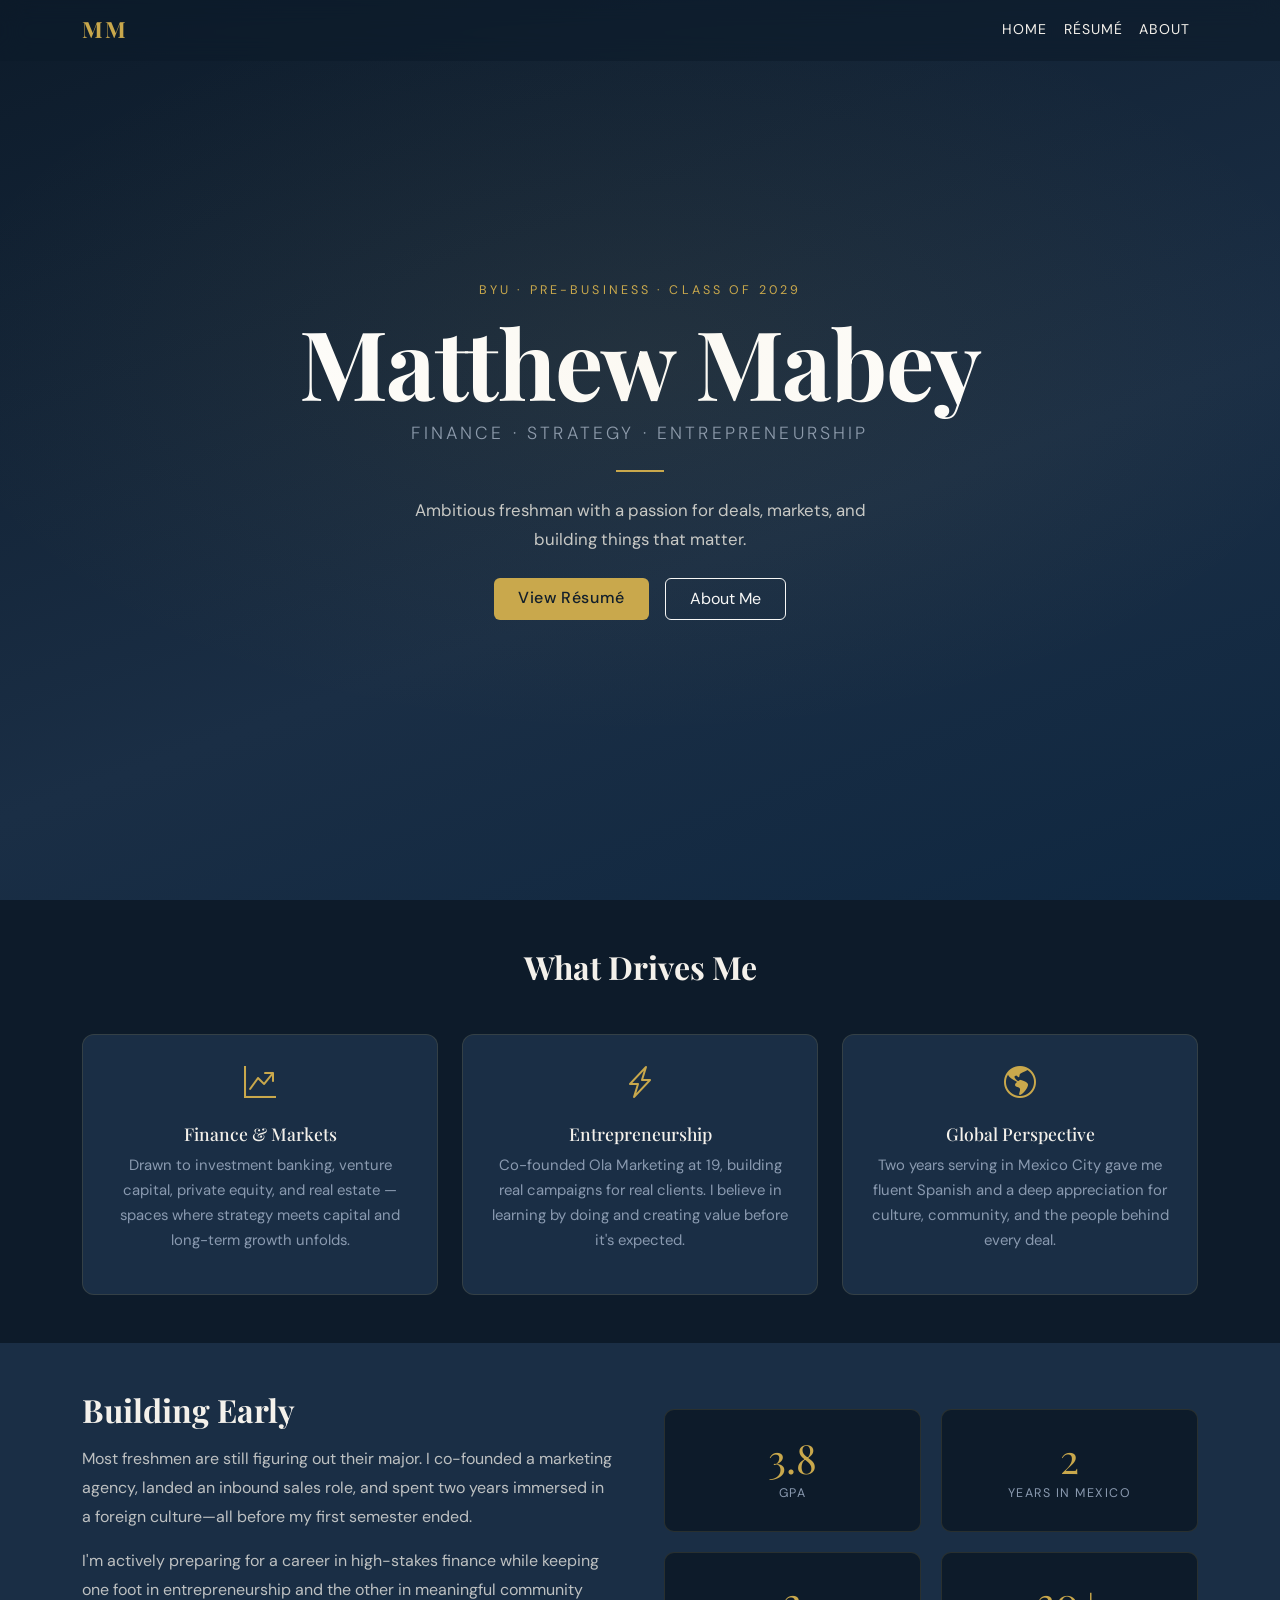
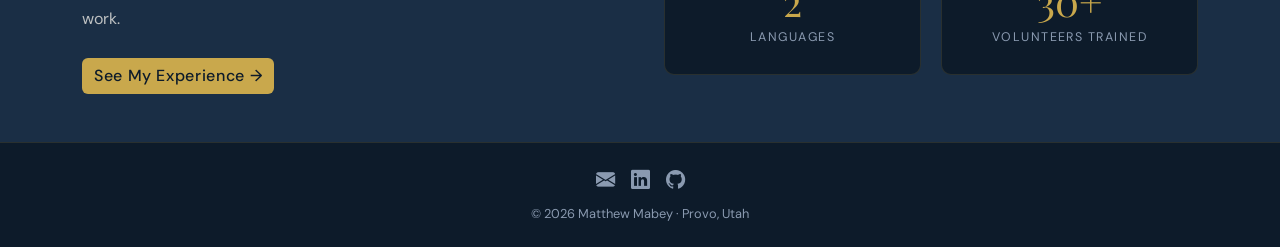
==== index.html @ b4c3fa1d "Add files via upload" ====
<!DOCTYPE html>
<html lang="en">
<head>
  <meta charset="UTF-8" />
  <meta name="viewport" content="width=device-width, initial-scale=1.0"/>
  <title>Matthew Mabey</title>
  <link href="https://cdn.jsdelivr.net/npm/bootstrap@5.3.2/dist/css/bootstrap.min.css" rel="stylesheet"/>
  <link href="https://fonts.googleapis.com/css2?family=Playfair+Display:wght@400;700&family=DM+Sans:wght@300;400;500&display=swap" rel="stylesheet"/>
  <link rel="stylesheet" href="https://cdn.jsdelivr.net/npm/bootstrap-icons@1.11.3/font/bootstrap-icons.css"/>
  <link rel="stylesheet" href="custom1.css"/>
</head>
<body>

<!-- Navbar -->
<nav class="navbar navbar-expand-lg navbar-dark fixed-top" id="mainNav">
  <div class="container">
    <a class="navbar-brand fw-bold" href="index.html">MM</a>
    <button class="navbar-toggler" type="button" data-bs-toggle="collapse" data-bs-target="#navbarNav">
      <span class="navbar-toggler-icon"></span>
    </button>
    <div class="collapse navbar-collapse" id="navbarNav">
      <ul class="navbar-nav ms-auto">
        <li class="nav-item"><a class="nav-link" href="index.html">Home</a></li>
        <li class="nav-item"><a class="nav-link" href="resume.html">Résumé</a></li>
        <li class="nav-item"><a class="nav-link" href="about.html">About</a></li>
      </ul>
    </div>
  </div>
</nav>

<!-- Hero -->
<header class="hero-section d-flex align-items-center">
  <div class="container text-center text-white">
    <p class="hero-eyebrow">BYU · Pre-Business · Class of 2029</p>
    <h1 class="hero-title">Matthew Mabey</h1>
    <p class="hero-subtitle">Finance · Strategy · Entrepreneurship</p>
    <div class="hero-divider mx-auto"></div>
    <p class="hero-desc">Ambitious freshman with a passion for deals, markets, and building things that matter.</p>
    <div class="mt-4 d-flex gap-3 justify-content-center">
      <a href="resume.html" class="btn btn-gold px-4 py-2">View Résumé</a>
      <a href="about.html" class="btn btn-outline-light px-4 py-2">About Me</a>
    </div>
  </div>
</header>

<!-- Pillars -->
<section class="section-dark py-5">
  <div class="container">
    <h2 class="section-title text-center mb-5">What Drives Me</h2>
    <div class="row g-4">
      <div class="col-md-4">
        <div class="pillar-card h-100 text-center p-4">
          <div class="pillar-icon mb-3"><i class="bi bi-graph-up-arrow"></i></div>
          <h5 class="pillar-heading">Finance & Markets</h5>
          <p class="pillar-text">Drawn to investment banking, venture capital, private equity, and real estate — spaces where strategy meets capital and long-term growth unfolds.</p>
        </div>
      </div>
      <div class="col-md-4">
        <div class="pillar-card h-100 text-center p-4">
          <div class="pillar-icon mb-3"><i class="bi bi-lightning-charge"></i></div>
          <h5 class="pillar-heading">Entrepreneurship</h5>
          <p class="pillar-text">Co-founded Ola Marketing at 19, building real campaigns for real clients. I believe in learning by doing and creating value before it's expected.</p>
        </div>
      </div>
      <div class="col-md-4">
        <div class="pillar-card h-100 text-center p-4">
          <div class="pillar-icon mb-3"><i class="bi bi-globe-americas"></i></div>
          <h5 class="pillar-heading">Global Perspective</h5>
          <p class="pillar-text">Two years serving in Mexico City gave me fluent Spanish and a deep appreciation for culture, community, and the people behind every deal.</p>
        </div>
      </div>
    </div>
  </div>
</section>

<!-- Quick highlights -->
<section class="section-mid py-5">
  <div class="container">
    <div class="row align-items-center g-5">
      <div class="col-lg-6">
        <h2 class="section-title mb-3">Building Early</h2>
        <p class="body-text">Most freshmen are still figuring out their major. I co-founded a marketing agency, landed an inbound sales role, and spent two years immersed in a foreign culture—all before my first semester ended.</p>
        <p class="body-text">I'm actively preparing for a career in high-stakes finance while keeping one foot in entrepreneurship and the other in meaningful community work.</p>
        <a href="resume.html" class="btn btn-gold mt-2">See My Experience →</a>
      </div>
      <div class="col-lg-6">
        <div class="stats-grid">
          <div class="stat-box">
            <span class="stat-num">3.8</span>
            <span class="stat-label">GPA</span>
          </div>
          <div class="stat-box">
            <span class="stat-num">2</span>
            <span class="stat-label">Years in Mexico</span>
          </div>
          <div class="stat-box">
            <span class="stat-num">2</span>
            <span class="stat-label">Languages</span>
          </div>
          <div class="stat-box">
            <span class="stat-num">30+</span>
            <span class="stat-label">Volunteers Trained</span>
          </div>
        </div>
      </div>
    </div>
  </div>
</section>

<!-- Footer -->
<footer class="footer-dark py-4 text-center">
  <div class="container">
    <div class="d-flex justify-content-center gap-3 mb-2">
      <a href="mailto:mateomabey@gmail.com" class="social-link"><i class="bi bi-envelope-fill"></i></a>
      <a href="https://linkedin.com" class="social-link"><i class="bi bi-linkedin"></i></a>
      <a href="https://github.com" class="social-link"><i class="bi bi-github"></i></a>
    </div>
    <p class="footer-text">© 2026 Matthew Mabey · Provo, Utah</p>
  </div>
</footer>

<script src="https://cdn.jsdelivr.net/npm/bootstrap@5.3.2/dist/js/bootstrap.bundle.min.js"></script>
<script>
  window.addEventListener('scroll', () => {
    const nav = document.getElementById('mainNav');
    nav.classList.toggle('scrolled', window.scrollY > 50);
  });
</script>
</body>
</html>
---- custom1.css ----
/* =============================================
   custom1.css — Matthew Mabey Professional Site
   ============================================= */

:root {
  --navy:    #0d1b2a;
  --navy-mid:#1a2e45;
  --navy-lt: #243b55;
  --gold:    #c9a84c;
  --gold-lt: #e2c97e;
  --charcoal:#2c3e50;
  --off-white:#f4f1eb;
  --text-muted:#8a9ab0;
}

/* ---- Base ---- */
body {
  font-family: 'DM Sans', sans-serif;
  background-color: var(--navy);
  color: var(--off-white);
}

/* ---- Navbar ---- */
#mainNav {
  background: rgba(13,27,42,0.6);
  backdrop-filter: blur(12px);
  border-bottom: 1px solid transparent;
  transition: all 0.35s ease;
}
#mainNav.scrolled {
  background: rgba(13,27,42,0.98);
  border-bottom: 1px solid rgba(201,168,76,0.25);
}
.navbar-brand { font-family: 'Playfair Display', serif; font-size:1.4rem; color: var(--gold) !important; letter-spacing:2px; }
.nav-link { color: var(--off-white) !important; font-size:0.88rem; letter-spacing:0.08em; text-transform:uppercase; transition:color 0.2s; }
.nav-link:hover { color: var(--gold) !important; }

/* ---- Hero ---- */
.hero-section {
  min-height: 100vh;
  background: linear-gradient(160deg, var(--navy) 0%, var(--navy-mid) 60%, #0f2740 100%);
  position: relative;
  overflow: hidden;
}
.hero-section::before {
  content:'';
  position:absolute; inset:0;
  background: radial-gradient(ellipse 80% 60% at 50% 40%, rgba(201,168,76,0.07) 0%, transparent 70%);
  pointer-events:none;
}
.hero-eyebrow { font-size:0.78rem; letter-spacing:0.25em; text-transform:uppercase; color: var(--gold); margin-bottom:0.75rem; }
.hero-title { font-family:'Playfair Display', serif; font-size:clamp(3rem,8vw,6rem); font-weight:700; line-height:1.05; letter-spacing:-0.01em; margin-bottom:0.5rem; }
.hero-subtitle { font-size:1.1rem; font-weight:300; letter-spacing:0.18em; text-transform:uppercase; color: var(--text-muted); }
.hero-divider { width:48px; height:2px; background: var(--gold); margin:1.5rem auto; }
.hero-desc { font-size:1.05rem; color: rgba(244,241,235,0.8); max-width:480px; margin:0 auto; line-height:1.7; }

/* ---- Buttons ---- */
.btn-gold { background: var(--gold); color: var(--navy); font-weight:500; border:none; letter-spacing:0.04em; transition: all 0.25s; }
.btn-gold:hover { background: var(--gold-lt); color: var(--navy); transform:translateY(-1px); box-shadow: 0 6px 20px rgba(201,168,76,0.3); }

/* ---- Sections ---- */
.section-dark { background: var(--navy); }
.section-mid  { background: var(--navy-mid); }

.section-title { font-family:'Playfair Display', serif; font-size:2rem; font-weight:700; color: var(--off-white); }
.body-text { color: rgba(244,241,235,0.75); line-height:1.8; font-size:1rem; }

/* ---- Pillar Cards ---- */
.pillar-card {
  background: var(--navy-mid);
  border: 1px solid rgba(201,168,76,0.15);
  border-radius: 12px;
  transition: transform 0.3s, border-color 0.3s;
}
.pillar-card:hover { transform:translateY(-6px); border-color: rgba(201,168,76,0.45); }
.pillar-icon { font-size:2rem; color: var(--gold); }
.pillar-heading { font-family:'Playfair Display', serif; color: var(--off-white); font-size:1.1rem; }
.pillar-text { color: var(--text-muted); font-size:0.93rem; line-height:1.7; }

/* ---- Stats ---- */
.stats-grid { display:grid; grid-template-columns:1fr 1fr; gap:1.25rem; }
.stat-box {
  background: var(--navy);
  border: 1px solid rgba(201,168,76,0.15);
  border-radius:10px;
  padding:1.75rem 1.5rem;
  display:flex; flex-direction:column; align-items:center;
  transition: border-color 0.3s;
}
.stat-box:hover { border-color: var(--gold); }
.stat-num { font-family:'Playfair Display', serif; font-size:2.5rem; color: var(--gold); line-height:1; }
.stat-label { font-size:0.78rem; letter-spacing:0.12em; text-transform:uppercase; color: var(--text-muted); margin-top:0.4rem; }

/* ---- Resume page ---- */
.resume-section { padding:6rem 0 4rem; min-height:100vh; background: var(--navy); }
.resume-block { margin-bottom:2.5rem; }
.resume-category { font-size:0.72rem; letter-spacing:0.22em; text-transform:uppercase; color: var(--gold); margin-bottom:1rem; border-bottom:1px solid rgba(201,168,76,0.2); padding-bottom:0.5rem; }
.resume-entry-title { font-family:'Playfair Display', serif; font-size:1.05rem; color: var(--off-white); margin-bottom:0.1rem; }
.resume-entry-sub { font-size:0.85rem; color: var(--text-muted); margin-bottom:0.5rem; }
.resume-entry-sub span { color: var(--gold); }
.resume-bullets { padding-left:1.2rem; }
.resume-bullets li { font-size:0.9rem; color: rgba(244,241,235,0.75); line-height:1.7; margin-bottom:0.25rem; }
.skill-tag { display:inline-block; background: rgba(201,168,76,0.12); border:1px solid rgba(201,168,76,0.25); color: var(--gold-lt); font-size:0.78rem; border-radius:4px; padding:0.2rem 0.65rem; margin:0.2rem; }

/* ---- About page ---- */
.about-section { padding:6rem 0 4rem; min-height:100vh; background: var(--navy); }
.about-card {
  background: var(--navy-mid);
  border:1px solid rgba(201,168,76,0.15);
  border-radius:12px;
  padding:2rem;
}
.interest-icon { font-size:1.5rem; color: var(--gold); }

/* ---- Footer ---- */
.footer-dark { background: var(--navy); border-top:1px solid rgba(201,168,76,0.15); }
.social-link { color: var(--text-muted); font-size:1.2rem; text-decoration:none; transition:color 0.2s; }
.social-link:hover { color: var(--gold); }
.footer-text { font-size:0.8rem; color: var(--text-muted); margin:0; }
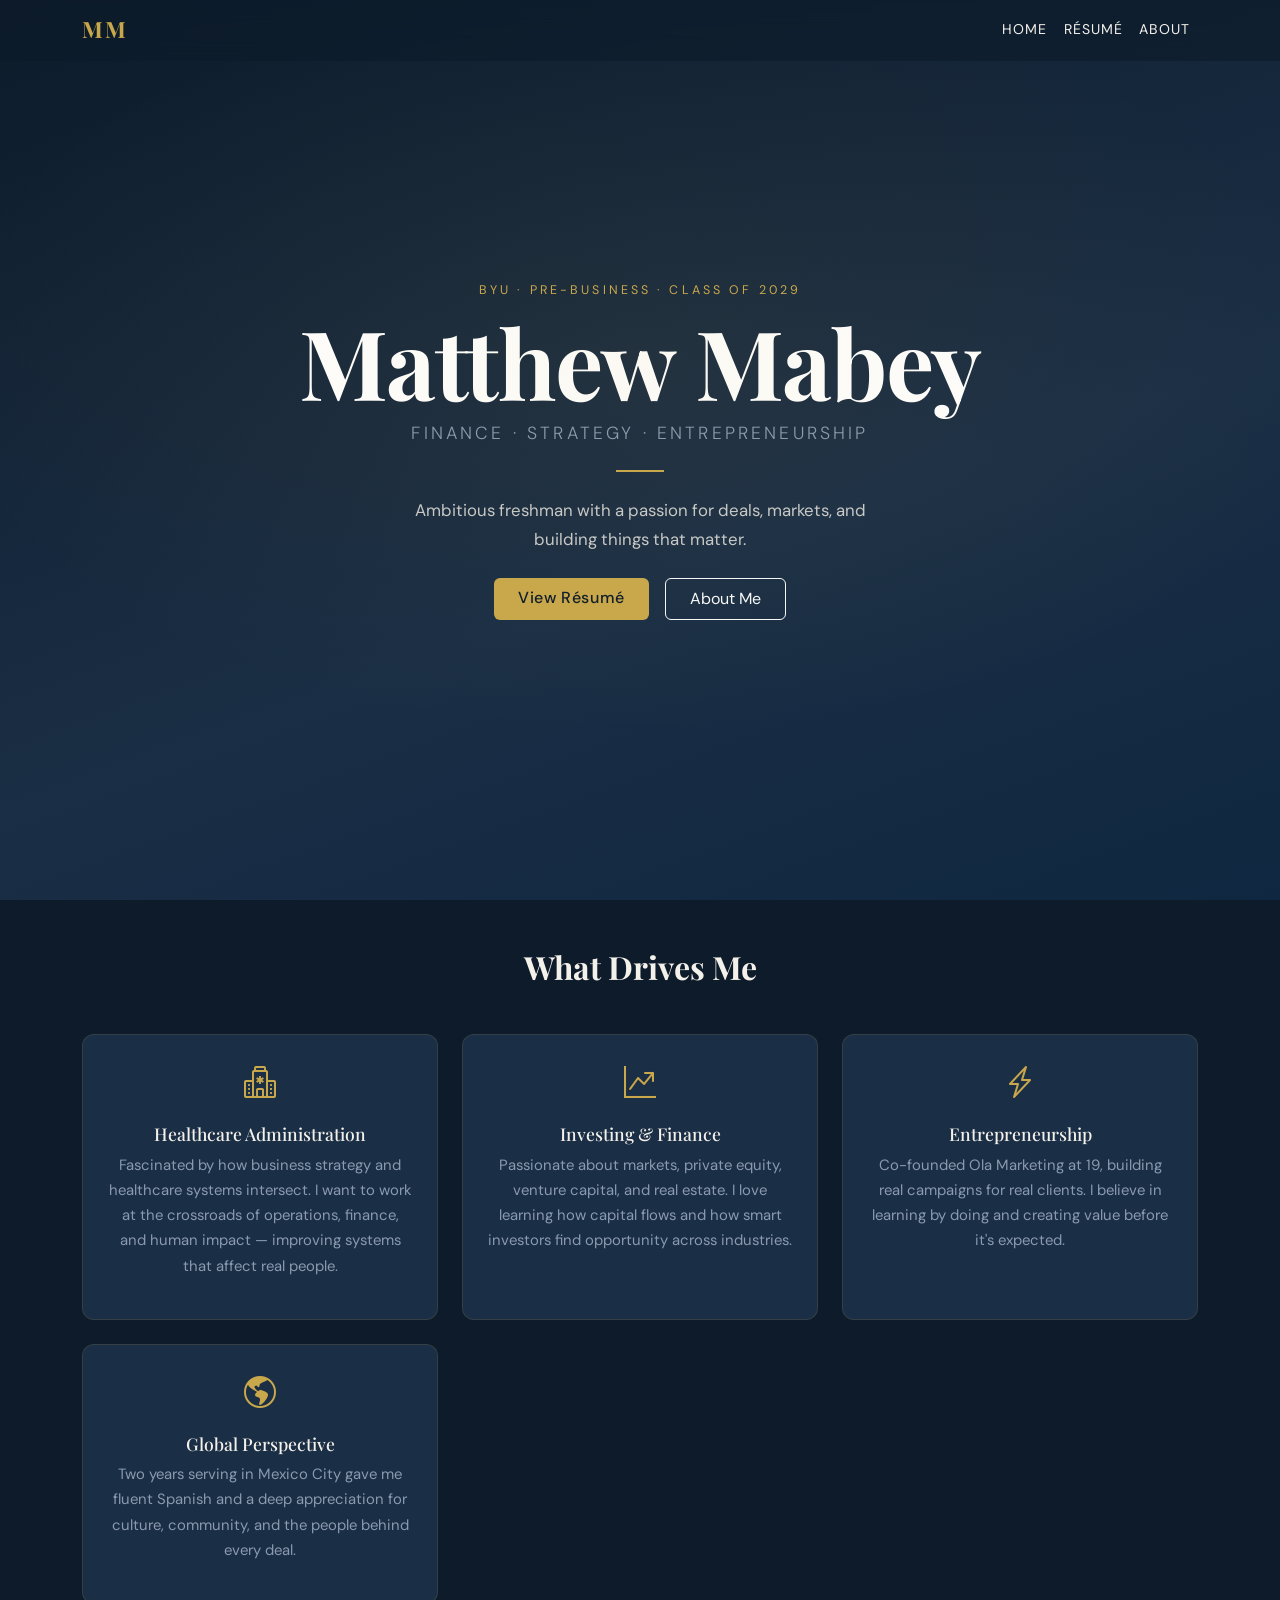
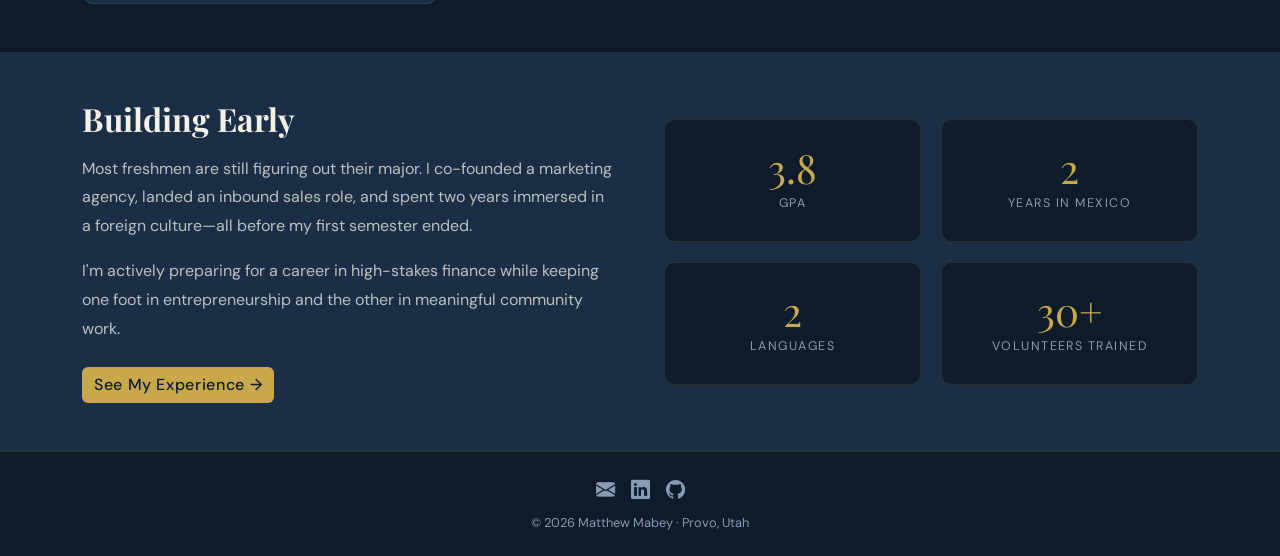
==== commit 715e6116: "Add files via upload" ====
--- a/index.html
+++ b/index.html
@@ -50,9 +50,16 @@
     <div class="row g-4">
       <div class="col-md-4">
         <div class="pillar-card h-100 text-center p-4">
+          <div class="pillar-icon mb-3"><i class="bi bi-hospital"></i></div>
+          <h5 class="pillar-heading">Healthcare Administration</h5>
+          <p class="pillar-text">Fascinated by how business strategy and healthcare systems intersect. I want to work at the crossroads of operations, finance, and human impact — improving systems that affect real people.</p>
+        </div>
+      </div>
+      <div class="col-md-4">
+        <div class="pillar-card h-100 text-center p-4">
           <div class="pillar-icon mb-3"><i class="bi bi-graph-up-arrow"></i></div>
-          <h5 class="pillar-heading">Finance & Markets</h5>
-          <p class="pillar-text">Drawn to investment banking, venture capital, private equity, and real estate — spaces where strategy meets capital and long-term growth unfolds.</p>
+          <h5 class="pillar-heading">Investing & Finance</h5>
+          <p class="pillar-text">Passionate about markets, private equity, venture capital, and real estate. I love learning how capital flows and how smart investors find opportunity across industries.</p>
         </div>
       </div>
       <div class="col-md-4">
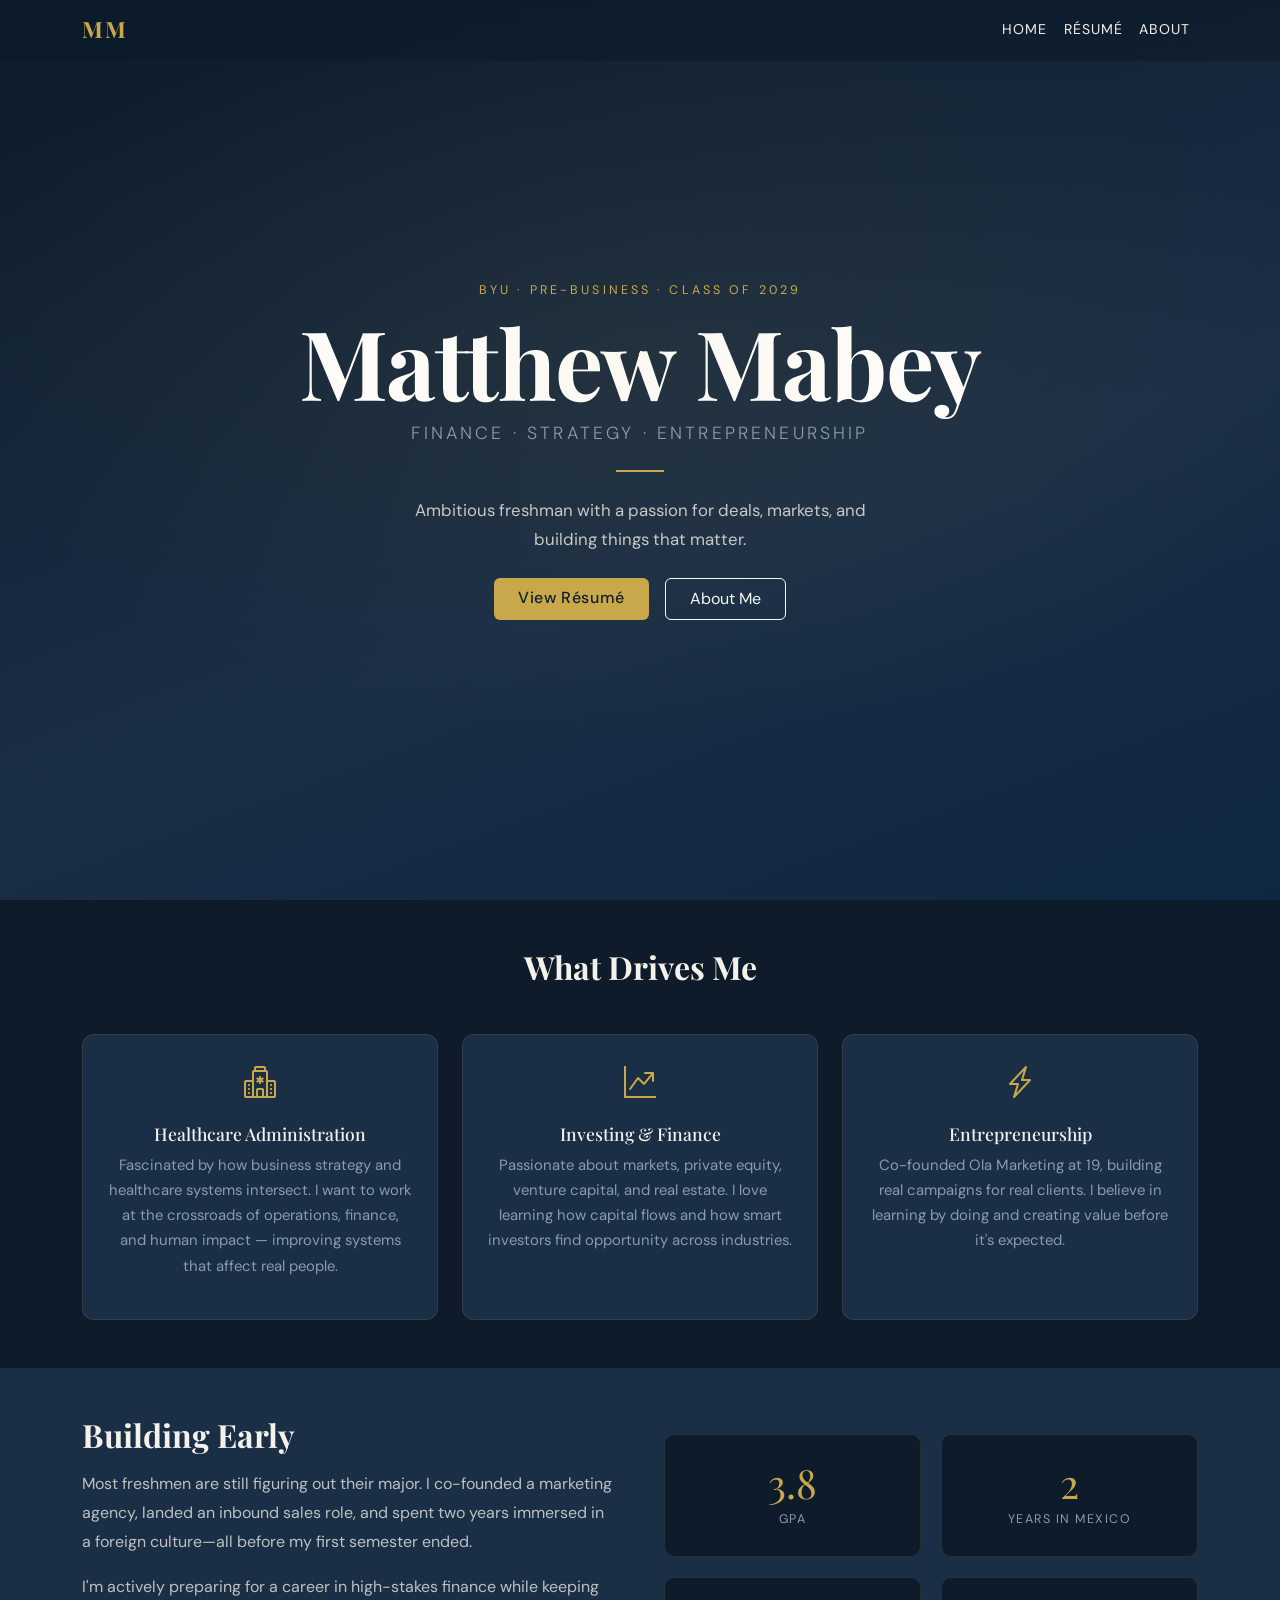
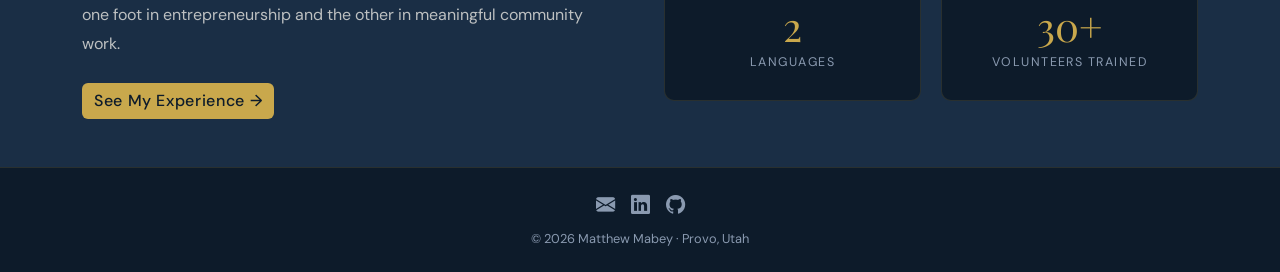
==== commit bb612946: "Rename index (2).html to index.html" ====
--- a/index.html
+++ b/index.html
@@ -69,13 +69,6 @@
           <p class="pillar-text">Co-founded Ola Marketing at 19, building real campaigns for real clients. I believe in learning by doing and creating value before it's expected.</p>
         </div>
       </div>
-      <div class="col-md-4">
-        <div class="pillar-card h-100 text-center p-4">
-          <div class="pillar-icon mb-3"><i class="bi bi-globe-americas"></i></div>
-          <h5 class="pillar-heading">Global Perspective</h5>
-          <p class="pillar-text">Two years serving in Mexico City gave me fluent Spanish and a deep appreciation for culture, community, and the people behind every deal.</p>
-        </div>
-      </div>
     </div>
   </div>
 </section>
